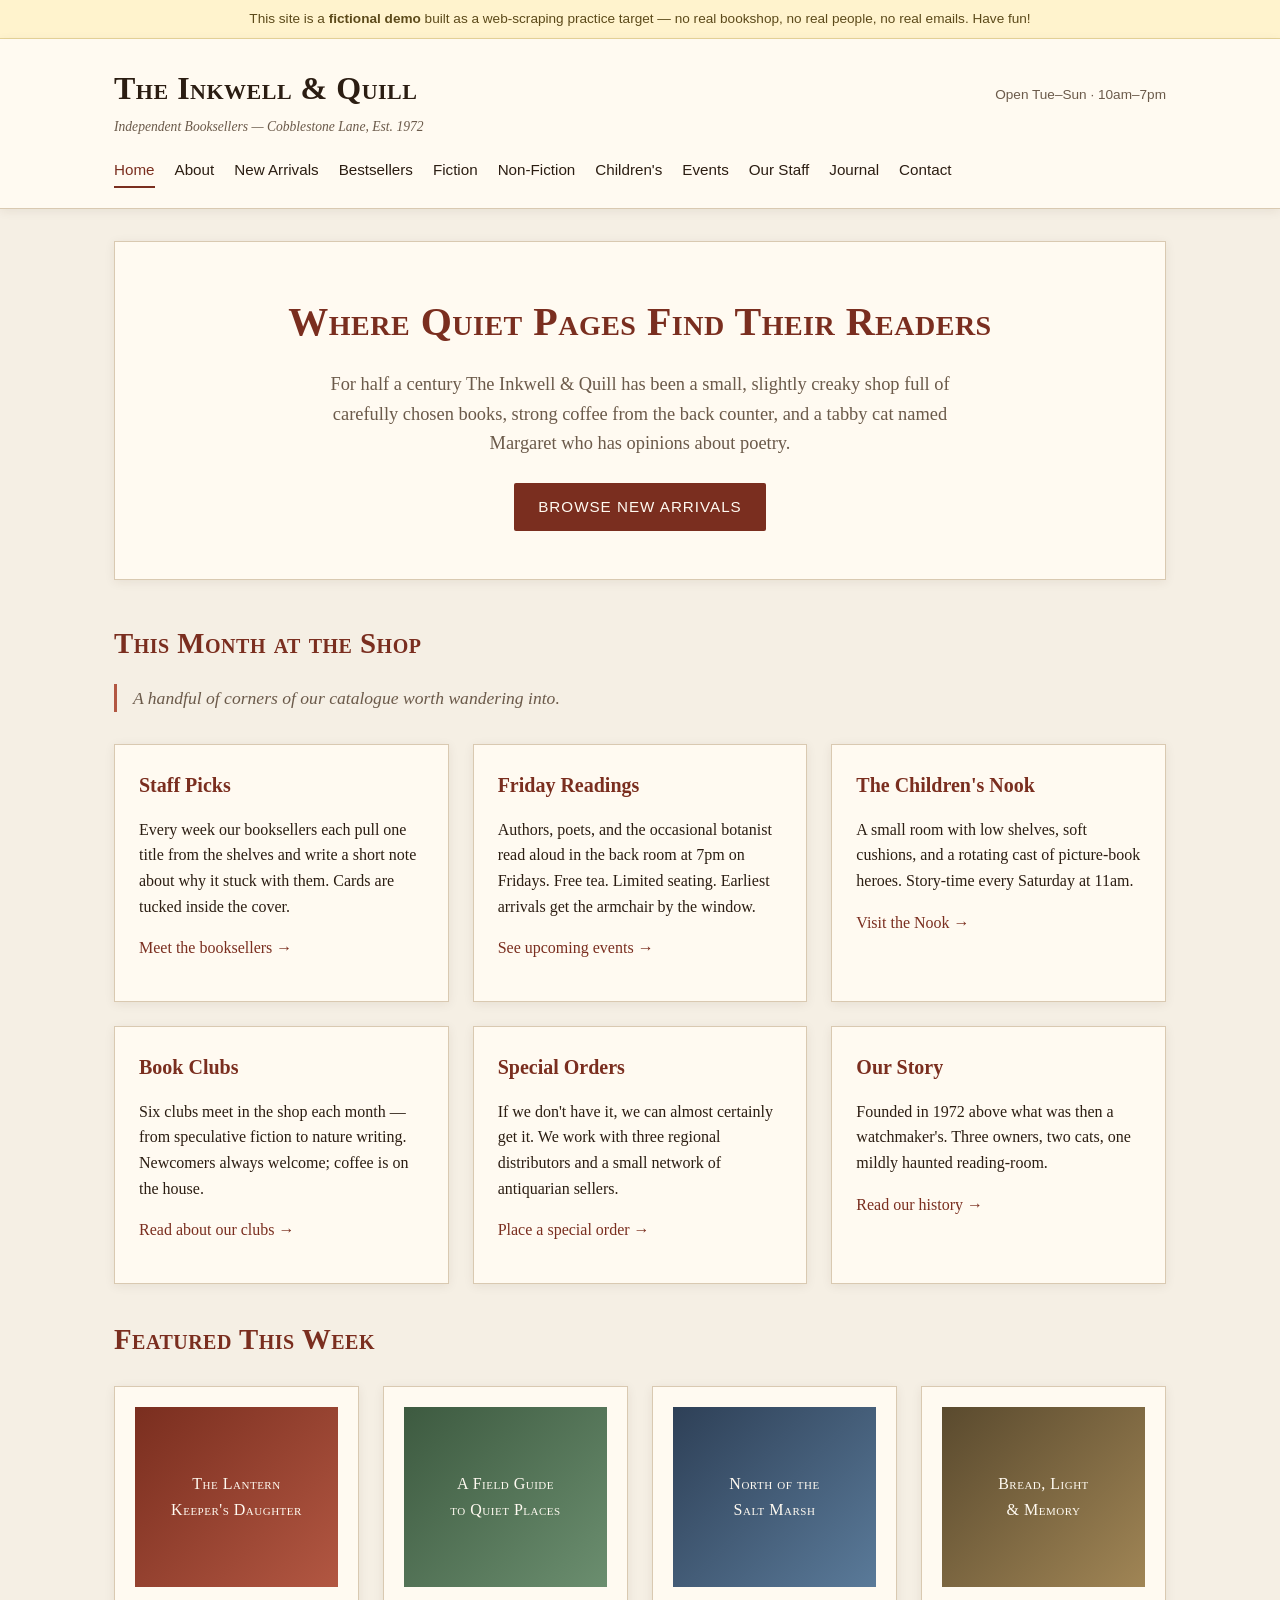
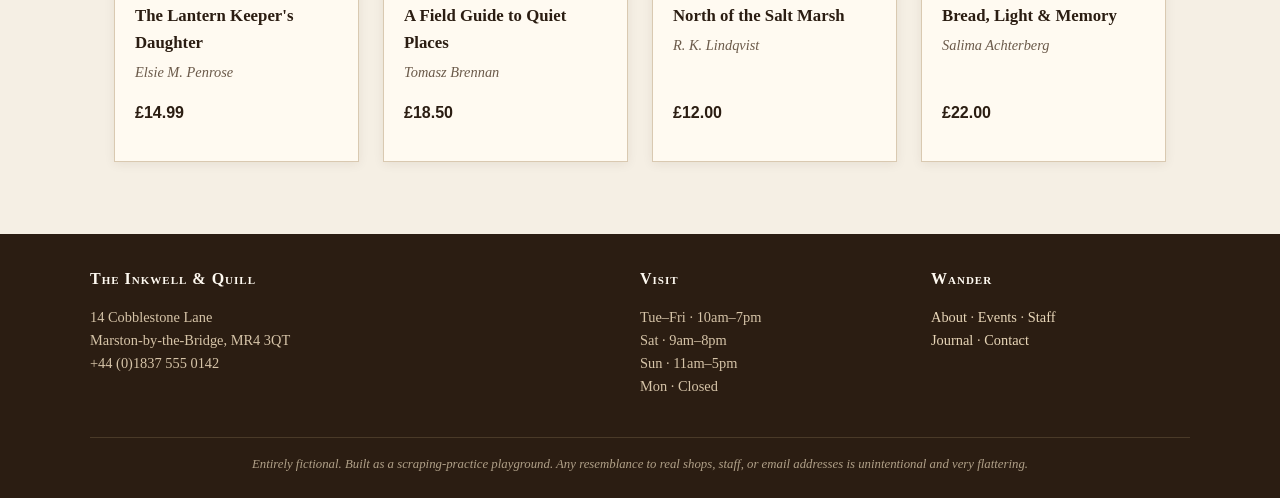
==== index.html @ d018824a "Initial site" ====
<!DOCTYPE html>
<html lang="en">
<head>
<meta charset="UTF-8">
<meta name="viewport" content="width=device-width, initial-scale=1.0">
<title>The Inkwell &amp; Quill — Independent Booksellers Since 1972</title>
<meta name="description" content="A small independent bookshop nestled on Cobblestone Lane. New arrivals, bestsellers, events, and a curated selection of fiction, non-fiction, and children's books.">
<link rel="stylesheet" href="styles.css">
</head>
<body>
<div class="disclaimer">This site is a <strong>fictional demo</strong> built as a web-scraping practice target — no real bookshop, no real people, no real emails. Have fun!</div>
<header class="site-header">
  <div class="brand-row">
    <div class="brand">
      <a href="index.html"><h1>The Inkwell &amp; Quill</h1></a>
      <span class="tagline">Independent Booksellers &mdash; Cobblestone Lane, Est. 1972</span>
    </div>
    <div class="brand-meta">Open Tue&ndash;Sun · 10am&ndash;7pm</div>
  </div>
  <nav class="primary">
    <a href="index.html" class="active">Home</a>
    <a href="about.html">About</a>
    <a href="new-arrivals.html">New Arrivals</a>
    <a href="bestsellers.html">Bestsellers</a>
    <a href="fiction.html">Fiction</a>
    <a href="non-fiction.html">Non-Fiction</a>
    <a href="childrens.html">Children's</a>
    <a href="events.html">Events</a>
    <a href="staff.html">Our Staff</a>
    <a href="blog.html">Journal</a>
    <a href="contact.html">Contact</a>
  </nav>
</header>

<main>
  <section class="hero">
    <h2>Where Quiet Pages Find Their Readers</h2>
    <p>For half a century The Inkwell &amp; Quill has been a small, slightly creaky shop full of carefully chosen books, strong coffee from the back counter, and a tabby cat named Margaret who has opinions about poetry.</p>
    <a class="btn" href="new-arrivals.html">Browse New Arrivals</a>
  </section>

  <section>
    <h2>This Month at the Shop</h2>
    <p class="lede">A handful of corners of our catalogue worth wandering into.</p>

    <div class="section-grid">
      <div class="section-card">
        <h3>Staff Picks</h3>
        <p>Every week our booksellers each pull one title from the shelves and write a short note about why it stuck with them. Cards are tucked inside the cover.</p>
        <p><a href="staff.html">Meet the booksellers &rarr;</a></p>
      </div>
      <div class="section-card">
        <h3>Friday Readings</h3>
        <p>Authors, poets, and the occasional botanist read aloud in the back room at 7pm on Fridays. Free tea. Limited seating. Earliest arrivals get the armchair by the window.</p>
        <p><a href="events.html">See upcoming events &rarr;</a></p>
      </div>
      <div class="section-card">
        <h3>The Children's Nook</h3>
        <p>A small room with low shelves, soft cushions, and a rotating cast of picture-book heroes. Story-time every Saturday at 11am.</p>
        <p><a href="childrens.html">Visit the Nook &rarr;</a></p>
      </div>
      <div class="section-card">
        <h3>Book Clubs</h3>
        <p>Six clubs meet in the shop each month — from speculative fiction to nature writing. Newcomers always welcome; coffee is on the house.</p>
        <p><a href="blog.html">Read about our clubs &rarr;</a></p>
      </div>
      <div class="section-card">
        <h3>Special Orders</h3>
        <p>If we don't have it, we can almost certainly get it. We work with three regional distributors and a small network of antiquarian sellers.</p>
        <p><a href="contact.html">Place a special order &rarr;</a></p>
      </div>
      <div class="section-card">
        <h3>Our Story</h3>
        <p>Founded in 1972 above what was then a watchmaker's. Three owners, two cats, one mildly haunted reading-room.</p>
        <p><a href="about.html">Read our history &rarr;</a></p>
      </div>
    </div>
  </section>

  <section>
    <h2>Featured This Week</h2>
    <div class="card-grid">
      <div class="card">
        <div class="book-cover">The Lantern<br>Keeper's Daughter</div>
        <h4>The Lantern Keeper's Daughter</h4>
        <p class="author">Elsie M. Penrose</p>
        <p class="price">£14.99</p>
      </div>
      <div class="card alt">
        <div class="book-cover">A Field Guide<br>to Quiet Places</div>
        <h4>A Field Guide to Quiet Places</h4>
        <p class="author">Tomasz Brennan</p>
        <p class="price">£18.50</p>
      </div>
      <div class="card alt2">
        <div class="book-cover">North of the<br>Salt Marsh</div>
        <h4>North of the Salt Marsh</h4>
        <p class="author">R. K. Lindqvist</p>
        <p class="price">£12.00</p>
      </div>
      <div class="card alt3">
        <div class="book-cover">Bread, Light<br>&amp; Memory</div>
        <h4>Bread, Light &amp; Memory</h4>
        <p class="author">Salima Achterberg</p>
        <p class="price">£22.00</p>
      </div>
    </div>
  </section>
</main>

<footer class="site-footer">
  <div class="footer-inner">
    <div>
      <h4>The Inkwell &amp; Quill</h4>
      <p>14 Cobblestone Lane<br>Marston-by-the-Bridge, MR4 3QT<br>+44 (0)1837 555 0142</p>
    </div>
    <div>
      <h4>Visit</h4>
      <p>Tue&ndash;Fri · 10am&ndash;7pm<br>Sat · 9am&ndash;8pm<br>Sun · 11am&ndash;5pm<br>Mon · Closed</p>
    </div>
    <div>
      <h4>Wander</h4>
      <p><a href="about.html">About</a> · <a href="events.html">Events</a> · <a href="staff.html">Staff</a><br><a href="blog.html">Journal</a> · <a href="contact.html">Contact</a></p>
    </div>
  </div>
  <div class="legal">Entirely fictional. Built as a scraping-practice playground. Any resemblance to real shops, staff, or email addresses is unintentional and very flattering.</div>
</footer>
</body>
</html>
---- styles.css ----
/* The Inkwell & Quill — shared styles */

:root {
  --bg: #f5efe4;
  --paper: #fffaf1;
  --ink: #2b1d12;
  --muted: #6b5a4a;
  --accent: #7a2e1f;
  --accent-soft: #b25742;
  --rule: #d9c9b1;
  --shadow: 0 2px 10px rgba(60, 35, 15, 0.08);
}

* { box-sizing: border-box; }

html, body {
  margin: 0;
  padding: 0;
  background: var(--bg);
  color: var(--ink);
  font-family: Georgia, "Iowan Old Style", "Palatino Linotype", serif;
  line-height: 1.6;
}

body {
  display: flex;
  flex-direction: column;
  min-height: 100vh;
}

a {
  color: var(--accent);
  text-decoration: none;
}
a:hover { text-decoration: underline; }

/* Disclaimer banner */
.disclaimer {
  background: #fff3cd;
  color: #5c4a1a;
  text-align: center;
  font-size: 0.85rem;
  padding: 0.5rem 1rem;
  border-bottom: 1px solid #e6d59a;
  font-family: -apple-system, BlinkMacSystemFont, "Segoe UI", sans-serif;
}

/* Header */
header.site-header {
  background: var(--paper);
  border-bottom: 1px solid var(--rule);
  box-shadow: var(--shadow);
}

.brand-row {
  max-width: 1100px;
  margin: 0 auto;
  padding: 1.5rem 1.5rem 0.5rem;
  display: flex;
  align-items: baseline;
  justify-content: space-between;
  flex-wrap: wrap;
  gap: 1rem;
}

.brand a {
  color: var(--ink);
  text-decoration: none;
}

.brand h1 {
  font-size: 2rem;
  margin: 0;
  letter-spacing: 0.5px;
  font-variant: small-caps;
}

.brand .tagline {
  display: block;
  font-size: 0.85rem;
  color: var(--muted);
  font-style: italic;
  margin-top: 0.15rem;
}

.brand-meta {
  font-size: 0.85rem;
  color: var(--muted);
  font-family: -apple-system, BlinkMacSystemFont, "Segoe UI", sans-serif;
}

nav.primary {
  max-width: 1100px;
  margin: 0 auto;
  padding: 0.5rem 1.5rem 1.25rem;
  display: flex;
  flex-wrap: wrap;
  gap: 0.25rem 1.25rem;
  font-family: -apple-system, BlinkMacSystemFont, "Segoe UI", sans-serif;
  font-size: 0.95rem;
}

nav.primary a {
  color: var(--ink);
  padding: 0.25rem 0;
  border-bottom: 2px solid transparent;
}
nav.primary a:hover {
  text-decoration: none;
  border-bottom-color: var(--accent-soft);
}
nav.primary a.active {
  border-bottom-color: var(--accent);
  color: var(--accent);
}

/* Main */
main {
  flex: 1;
  max-width: 1100px;
  margin: 0 auto;
  padding: 2rem 1.5rem 3rem;
  width: 100%;
}

h2 {
  font-size: 1.8rem;
  margin-top: 0;
  margin-bottom: 0.25rem;
  color: var(--accent);
  font-variant: small-caps;
  letter-spacing: 0.5px;
}

h3 {
  font-size: 1.25rem;
  margin: 1.5rem 0 0.5rem;
  color: var(--ink);
}

.lede {
  font-size: 1.1rem;
  color: var(--muted);
  font-style: italic;
  margin-bottom: 2rem;
  border-left: 3px solid var(--accent-soft);
  padding-left: 1rem;
}

/* Hero (home) */
.hero {
  background: var(--paper);
  border: 1px solid var(--rule);
  padding: 3rem 2rem;
  text-align: center;
  margin-bottom: 2.5rem;
  box-shadow: var(--shadow);
}
.hero h2 {
  font-size: 2.5rem;
  margin-bottom: 1rem;
}
.hero p {
  font-size: 1.15rem;
  color: var(--muted);
  max-width: 640px;
  margin: 0 auto 1.5rem;
}
.hero .btn {
  display: inline-block;
  background: var(--accent);
  color: var(--paper);
  padding: 0.75rem 1.5rem;
  border-radius: 2px;
  font-family: -apple-system, BlinkMacSystemFont, "Segoe UI", sans-serif;
  font-size: 0.95rem;
  letter-spacing: 1px;
  text-transform: uppercase;
}
.hero .btn:hover {
  background: var(--accent-soft);
  text-decoration: none;
}

/* Card grid */
.card-grid {
  display: grid;
  grid-template-columns: repeat(auto-fill, minmax(220px, 1fr));
  gap: 1.5rem;
  margin: 1.5rem 0;
}

.card {
  background: var(--paper);
  border: 1px solid var(--rule);
  padding: 1.25rem;
  box-shadow: var(--shadow);
  display: flex;
  flex-direction: column;
}

.card .book-cover {
  height: 180px;
  background: linear-gradient(135deg, var(--accent) 0%, var(--accent-soft) 100%);
  margin-bottom: 1rem;
  display: flex;
  align-items: center;
  justify-content: center;
  color: var(--paper);
  font-variant: small-caps;
  text-align: center;
  padding: 1rem;
  font-size: 1rem;
  letter-spacing: 0.5px;
}

.card.alt .book-cover { background: linear-gradient(135deg, #3d5a40, #6b8e6f); }
.card.alt2 .book-cover { background: linear-gradient(135deg, #2e4057, #5a7a99); }
.card.alt3 .book-cover { background: linear-gradient(135deg, #5a4a2e, #a08555); }
.card.alt4 .book-cover { background: linear-gradient(135deg, #4a2e4a, #7a5a7a); }

.card h4 {
  margin: 0 0 0.25rem;
  font-size: 1.05rem;
}
.card .author {
  font-style: italic;
  color: var(--muted);
  font-size: 0.9rem;
  margin: 0 0 0.5rem;
}
.card .price {
  font-family: -apple-system, BlinkMacSystemFont, "Segoe UI", sans-serif;
  font-weight: bold;
  margin-top: auto;
  padding-top: 0.5rem;
}

/* Section grids for home */
.section-grid {
  display: grid;
  grid-template-columns: repeat(auto-fit, minmax(280px, 1fr));
  gap: 1.5rem;
  margin: 2rem 0;
}

.section-card {
  background: var(--paper);
  border: 1px solid var(--rule);
  padding: 1.5rem;
  box-shadow: var(--shadow);
}
.section-card h3 {
  margin-top: 0;
  color: var(--accent);
}

/* Staff cards */
.staff-grid {
  display: grid;
  grid-template-columns: repeat(auto-fit, minmax(280px, 1fr));
  gap: 1.5rem;
  margin: 2rem 0;
}

.staff-card {
  background: var(--paper);
  border: 1px solid var(--rule);
  padding: 1.5rem;
  box-shadow: var(--shadow);
  display: flex;
  gap: 1.25rem;
  align-items: flex-start;
}

.staff-photo {
  width: 80px;
  height: 80px;
  border-radius: 50%;
  background: linear-gradient(135deg, var(--accent-soft), var(--accent));
  flex-shrink: 0;
  display: flex;
  align-items: center;
  justify-content: center;
  color: var(--paper);
  font-size: 1.5rem;
  font-weight: bold;
  font-family: -apple-system, BlinkMacSystemFont, "Segoe UI", sans-serif;
}

.staff-info h4 {
  margin: 0;
  font-size: 1.1rem;
}
.staff-info .role {
  font-style: italic;
  color: var(--muted);
  font-size: 0.9rem;
  margin: 0.15rem 0 0.5rem;
}
.staff-info p {
  margin: 0.5rem 0;
  font-size: 0.95rem;
}
.staff-info .email {
  font-family: ui-monospace, "SF Mono", Menlo, monospace;
  font-size: 0.85rem;
}

/* Events */
.event {
  background: var(--paper);
  border: 1px solid var(--rule);
  padding: 1.25rem 1.5rem;
  margin-bottom: 1rem;
  box-shadow: var(--shadow);
  display: grid;
  grid-template-columns: 100px 1fr;
  gap: 1.25rem;
  align-items: start;
}
.event .date {
  text-align: center;
  border-right: 1px solid var(--rule);
  padding-right: 1rem;
}
.event .date .month {
  display: block;
  font-variant: small-caps;
  color: var(--accent);
  letter-spacing: 1px;
  font-size: 0.85rem;
}
.event .date .day {
  display: block;
  font-size: 2rem;
  line-height: 1;
  margin: 0.25rem 0;
}
.event .date .year {
  display: block;
  font-size: 0.8rem;
  color: var(--muted);
}
.event h4 {
  margin: 0 0 0.25rem;
  font-size: 1.15rem;
}
.event .meta {
  font-size: 0.85rem;
  color: var(--muted);
  margin: 0 0 0.5rem;
  font-family: -apple-system, BlinkMacSystemFont, "Segoe UI", sans-serif;
}
.event p { margin: 0.5rem 0; }

/* Contact */
.contact-grid {
  display: grid;
  grid-template-columns: 1fr 1fr;
  gap: 2rem;
  margin: 2rem 0;
}
@media (max-width: 720px) {
  .contact-grid { grid-template-columns: 1fr; }
}

.contact-block {
  background: var(--paper);
  border: 1px solid var(--rule);
  padding: 1.5rem;
  box-shadow: var(--shadow);
}
.contact-block h3 { margin-top: 0; }
.contact-block dl { margin: 0; }
.contact-block dt {
  font-variant: small-caps;
  color: var(--accent);
  letter-spacing: 0.5px;
  font-size: 0.85rem;
  margin-top: 1rem;
}
.contact-block dd {
  margin: 0.25rem 0 0;
  font-family: ui-monospace, "SF Mono", Menlo, monospace;
  font-size: 0.95rem;
}
.contact-block dd a {
  font-family: ui-monospace, "SF Mono", Menlo, monospace;
}

/* Blog */
.post {
  background: var(--paper);
  border: 1px solid var(--rule);
  padding: 1.5rem 2rem;
  margin-bottom: 1.5rem;
  box-shadow: var(--shadow);
}
.post h3 {
  margin-top: 0;
  font-size: 1.4rem;
}
.post .post-meta {
  font-size: 0.85rem;
  color: var(--muted);
  font-family: -apple-system, BlinkMacSystemFont, "Segoe UI", sans-serif;
  margin-bottom: 1rem;
}

/* Footer */
footer.site-footer {
  background: var(--ink);
  color: #d6c4a8;
  padding: 2rem 1.5rem 1.5rem;
  margin-top: auto;
  font-size: 0.9rem;
}
footer.site-footer .footer-inner {
  max-width: 1100px;
  margin: 0 auto;
  display: grid;
  grid-template-columns: 2fr 1fr 1fr;
  gap: 2rem;
}
@media (max-width: 720px) {
  footer.site-footer .footer-inner { grid-template-columns: 1fr; }
}
footer.site-footer h4 {
  color: var(--paper);
  margin: 0 0 0.5rem;
  font-size: 1rem;
  font-variant: small-caps;
  letter-spacing: 1px;
}
footer.site-footer a { color: #e8d6b8; }
footer.site-footer .legal {
  max-width: 1100px;
  margin: 1.5rem auto 0;
  padding-top: 1rem;
  border-top: 1px solid #4a3a28;
  font-size: 0.8rem;
  color: #b0a088;
  text-align: center;
  font-style: italic;
}

/* Tables */
table.list {
  width: 100%;
  border-collapse: collapse;
  background: var(--paper);
  box-shadow: var(--shadow);
  margin: 1.5rem 0;
}
table.list th, table.list td {
  text-align: left;
  padding: 0.75rem 1rem;
  border-bottom: 1px solid var(--rule);
}
table.list th {
  background: #ede2cf;
  font-variant: small-caps;
  letter-spacing: 0.5px;
  font-size: 0.9rem;
  color: var(--accent);
}
table.list tr:last-child td { border-bottom: none; }
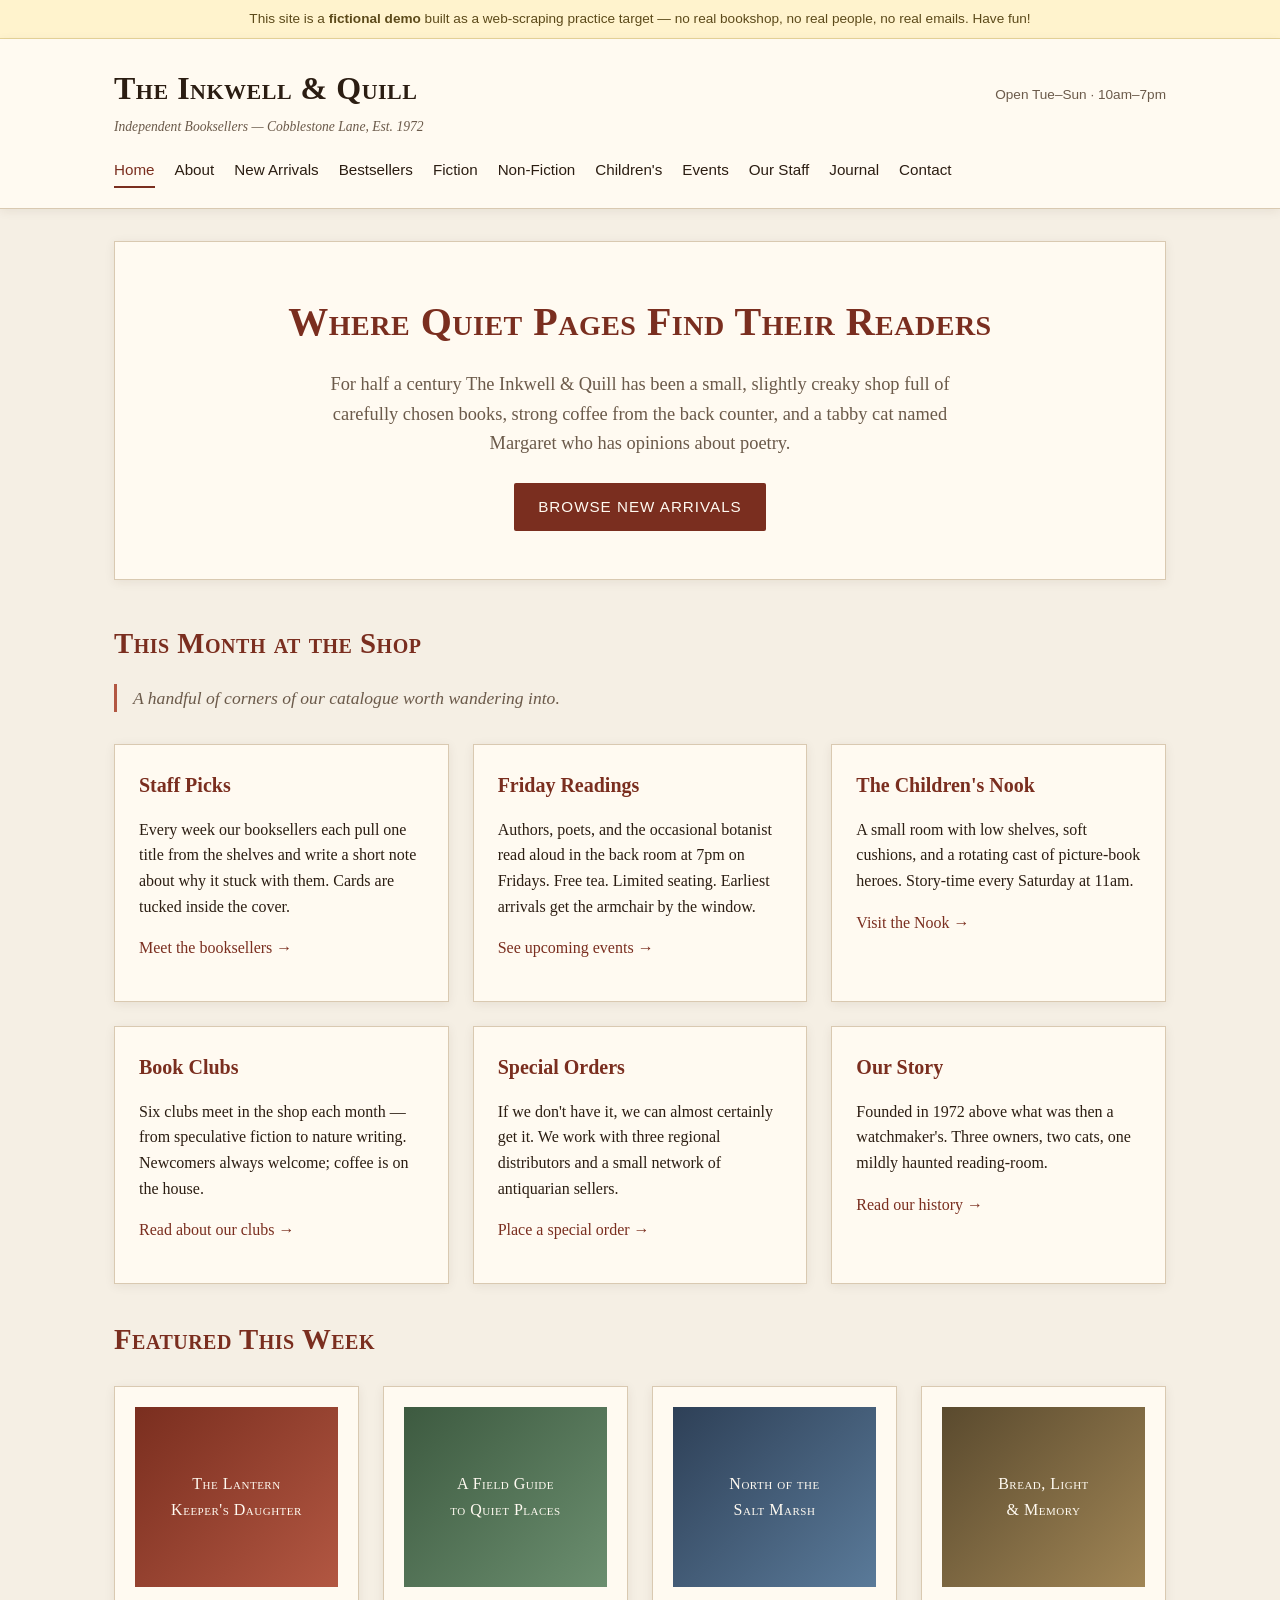
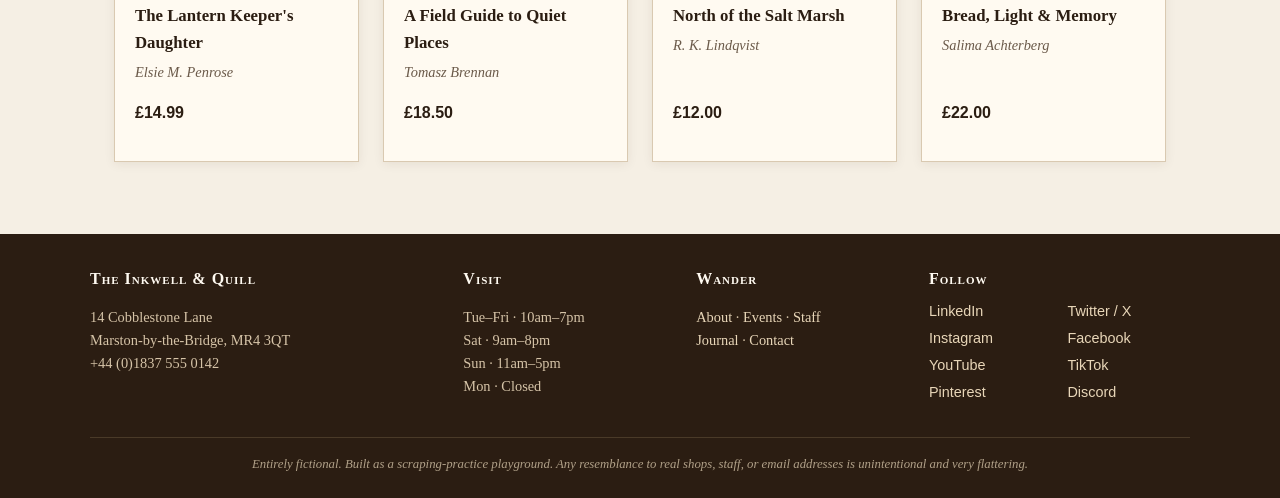
==== commit 689aa021: "Add scrapable data: favicon, phones, social profiles" ====
--- a/index.html
+++ b/index.html
@@ -6,6 +6,8 @@
 <title>The Inkwell &amp; Quill — Independent Booksellers Since 1972</title>
 <meta name="description" content="A small independent bookshop nestled on Cobblestone Lane. New arrivals, bestsellers, events, and a curated selection of fiction, non-fiction, and children's books.">
 <link rel="stylesheet" href="styles.css">
+<link rel="icon" href="favicon.svg" type="image/svg+xml">
+<link rel="alternate icon" href="favicon.svg">
 </head>
 <body>
 <div class="disclaimer">This site is a <strong>fictional demo</strong> built as a web-scraping practice target — no real bookshop, no real people, no real emails. Have fun!</div>
@@ -122,6 +124,19 @@
       <h4>Wander</h4>
       <p><a href="about.html">About</a> · <a href="events.html">Events</a> · <a href="staff.html">Staff</a><br><a href="blog.html">Journal</a> · <a href="contact.html">Contact</a></p>
     </div>
+    <div>
+      <h4>Follow</h4>
+      <ul class="socials">
+        <li><a href="https://www.linkedin.com/company/inkwell-quill-books/">LinkedIn</a></li>
+        <li><a href="https://x.com/inkwellquill">Twitter / X</a></li>
+        <li><a href="https://www.instagram.com/inkwellquill_bookshop/">Instagram</a></li>
+        <li><a href="https://www.facebook.com/InkwellAndQuill/">Facebook</a></li>
+        <li><a href="https://www.youtube.com/@inkwellquill">YouTube</a></li>
+        <li><a href="https://www.tiktok.com/@inkwellquill">TikTok</a></li>
+        <li><a href="https://www.pinterest.com/inkwellquill/">Pinterest</a></li>
+        <li><a href="https://discord.com/invite/inkwellbookclub">Discord</a></li>
+      </ul>
+    </div>
   </div>
   <div class="legal">Entirely fictional. Built as a scraping-practice playground. Any resemblance to real shops, staff, or email addresses is unintentional and very flattering.</div>
 </footer>
--- a/styles.css
+++ b/styles.css
@@ -420,11 +420,77 @@
   max-width: 1100px;
   margin: 0 auto;
   display: grid;
-  grid-template-columns: 2fr 1fr 1fr;
+  grid-template-columns: 1.7fr 1fr 1fr 1.3fr;
   gap: 2rem;
 }
-@media (max-width: 720px) {
+@media (max-width: 960px) {
+  footer.site-footer .footer-inner { grid-template-columns: 1fr 1fr; }
+}
+@media (max-width: 560px) {
   footer.site-footer .footer-inner { grid-template-columns: 1fr; }
+}
+
+.socials {
+  list-style: none;
+  padding: 0;
+  margin: 0;
+  display: grid;
+  grid-template-columns: 1fr 1fr;
+  gap: 0.25rem 1rem;
+}
+.socials li { font-size: 0.9rem; }
+.socials a {
+  color: #e8d6b8;
+  font-family: -apple-system, BlinkMacSystemFont, "Segoe UI", sans-serif;
+}
+
+.phone-block {
+  background: var(--paper);
+  border: 1px solid var(--rule);
+  padding: 1.5rem;
+  box-shadow: var(--shadow);
+  margin: 1.5rem 0;
+}
+.phone-block h3 { margin-top: 0; }
+.phone-block table.list { margin: 0.5rem 0 0; }
+
+.social-block {
+  background: var(--paper);
+  border: 1px solid var(--rule);
+  padding: 1.5rem;
+  box-shadow: var(--shadow);
+  margin: 1.5rem 0;
+}
+.social-block h3 { margin-top: 0; }
+.social-block ul {
+  list-style: none;
+  padding: 0;
+  margin: 0;
+  display: grid;
+  grid-template-columns: repeat(auto-fit, minmax(220px, 1fr));
+  gap: 0.5rem 1.5rem;
+}
+.social-block li {
+  font-family: -apple-system, BlinkMacSystemFont, "Segoe UI", sans-serif;
+  font-size: 0.95rem;
+}
+.social-block .platform {
+  display: inline-block;
+  min-width: 90px;
+  font-variant: small-caps;
+  letter-spacing: 0.5px;
+  color: var(--accent);
+}
+
+.staff-info .direct {
+  font-family: ui-monospace, "SF Mono", Menlo, monospace;
+  font-size: 0.85rem;
+  margin: 0.25rem 0;
+}
+.staff-info .linkedin {
+  font-family: -apple-system, BlinkMacSystemFont, "Segoe UI", sans-serif;
+  font-size: 0.85rem;
+  margin: 0.25rem 0;
 }
 footer.site-footer h4 {
   color: var(--paper);
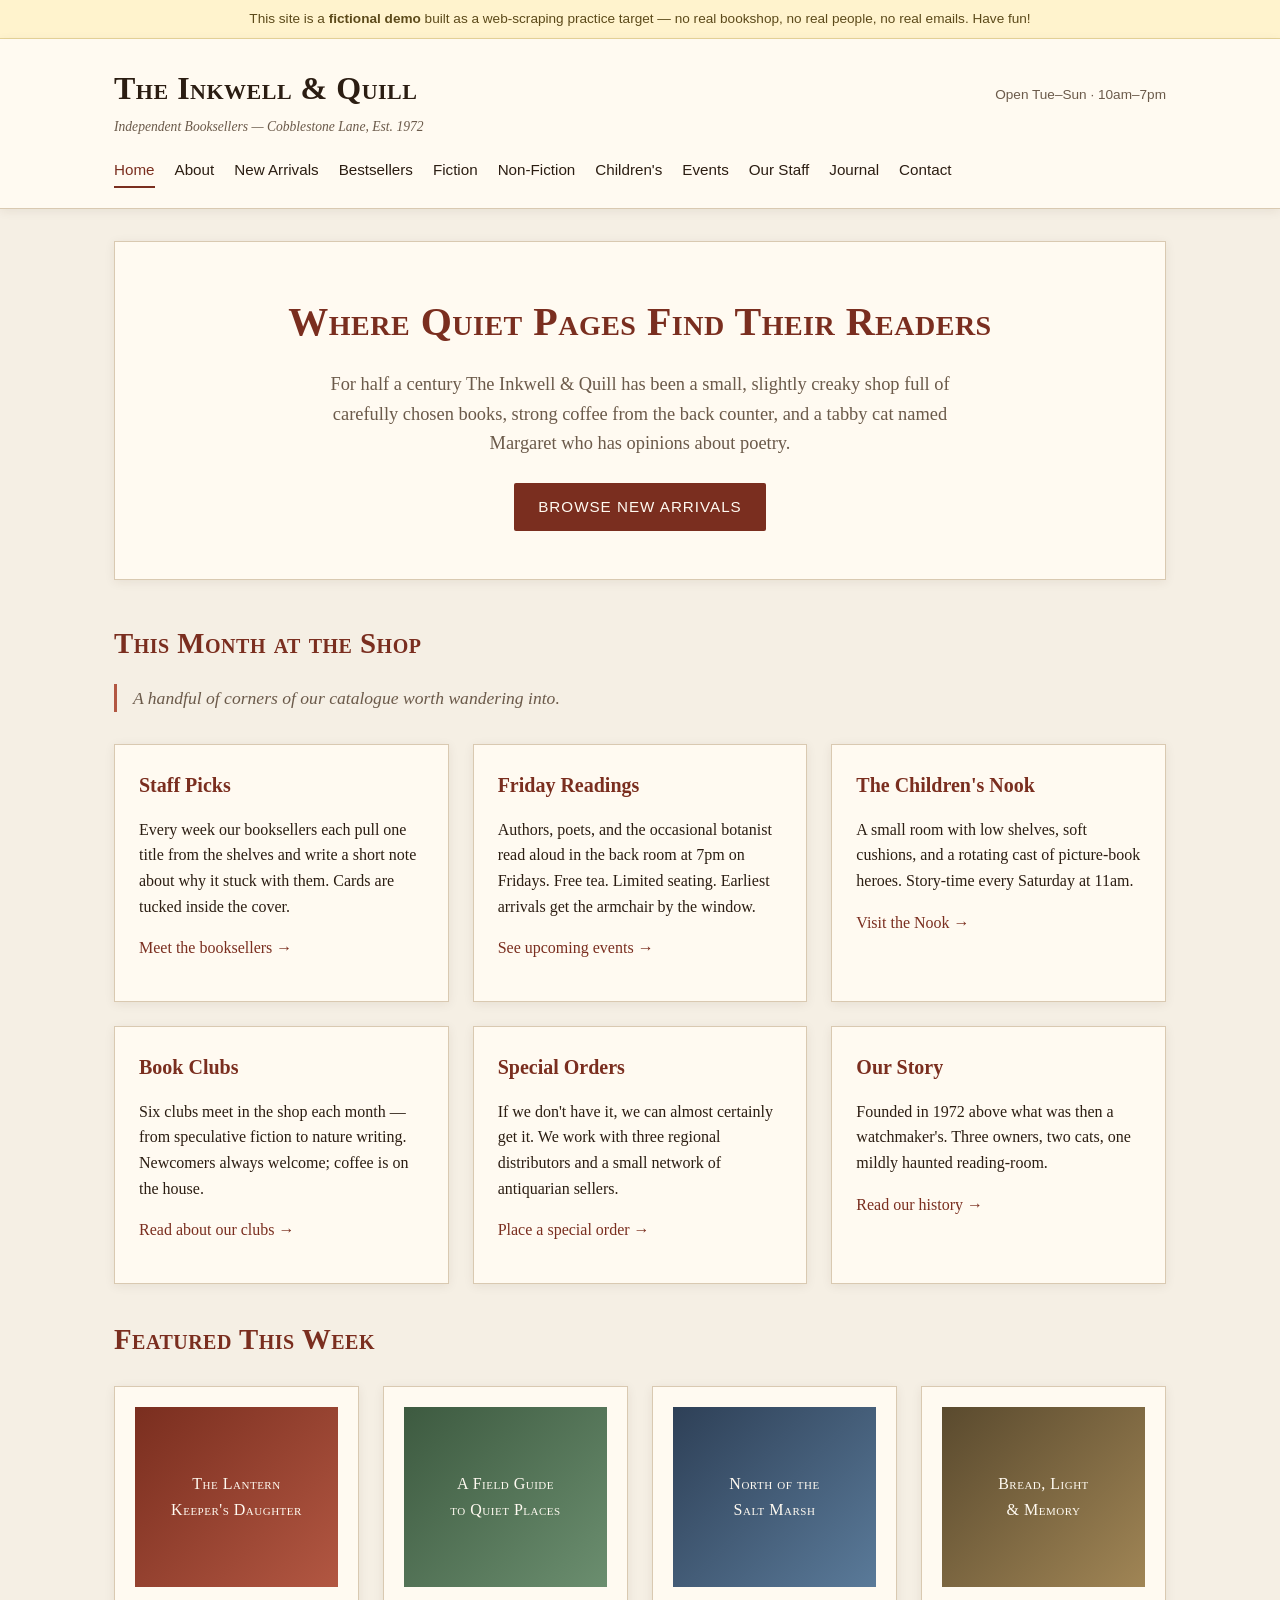
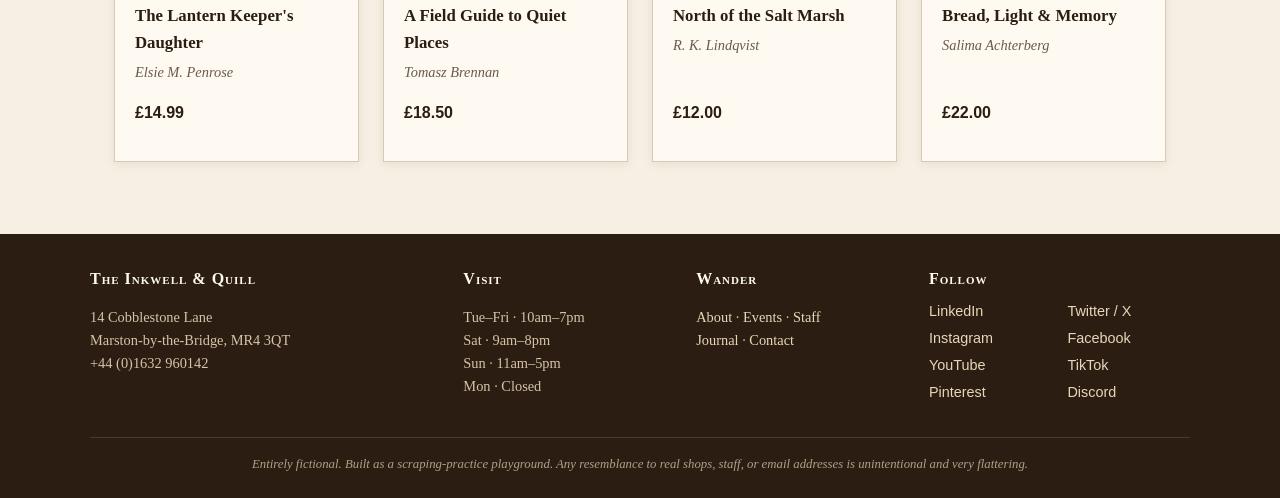
==== commit b9ff02f6: "better labelling demo Social links" ====
--- a/index.html
+++ b/index.html
@@ -114,7 +114,7 @@
   <div class="footer-inner">
     <div>
       <h4>The Inkwell &amp; Quill</h4>
-      <p>14 Cobblestone Lane<br>Marston-by-the-Bridge, MR4 3QT<br>+44 (0)1837 555 0142</p>
+      <p>14 Cobblestone Lane<br>Marston-by-the-Bridge, MR4 3QT<br>+44 (0)1632 960142</p>
     </div>
     <div>
       <h4>Visit</h4>
@@ -127,14 +127,14 @@
     <div>
       <h4>Follow</h4>
       <ul class="socials">
-        <li><a href="https://www.linkedin.com/company/inkwell-quill-books/">LinkedIn</a></li>
-        <li><a href="https://x.com/inkwellquill">Twitter / X</a></li>
-        <li><a href="https://www.instagram.com/inkwellquill_bookshop/">Instagram</a></li>
-        <li><a href="https://www.facebook.com/InkwellAndQuill/">Facebook</a></li>
-        <li><a href="https://www.youtube.com/@inkwellquill">YouTube</a></li>
-        <li><a href="https://www.tiktok.com/@inkwellquill">TikTok</a></li>
-        <li><a href="https://www.pinterest.com/inkwellquill/">Pinterest</a></li>
-        <li><a href="https://discord.com/invite/inkwellbookclub">Discord</a></li>
+        <li><a href="https://www.linkedin.com/company/inkwell-quill-books-demo/">LinkedIn</a></li>
+        <li><a href="https://x.com/inkwellquill_demo">Twitter / X</a></li>
+        <li><a href="https://www.instagram.com/inkwellquill_bookshop_demo/">Instagram</a></li>
+        <li><a href="https://www.facebook.com/InkwellAndQuillDemo/">Facebook</a></li>
+        <li><a href="https://www.youtube.com/@inkwellquill_demo">YouTube</a></li>
+        <li><a href="https://www.tiktok.com/@inkwellquill_demo">TikTok</a></li>
+        <li><a href="https://www.pinterest.com/inkwellquill_demo/">Pinterest</a></li>
+        <li><a href="https://discord.com/invite/inkwellbookclub_demo">Discord</a></li>
       </ul>
     </div>
   </div>
